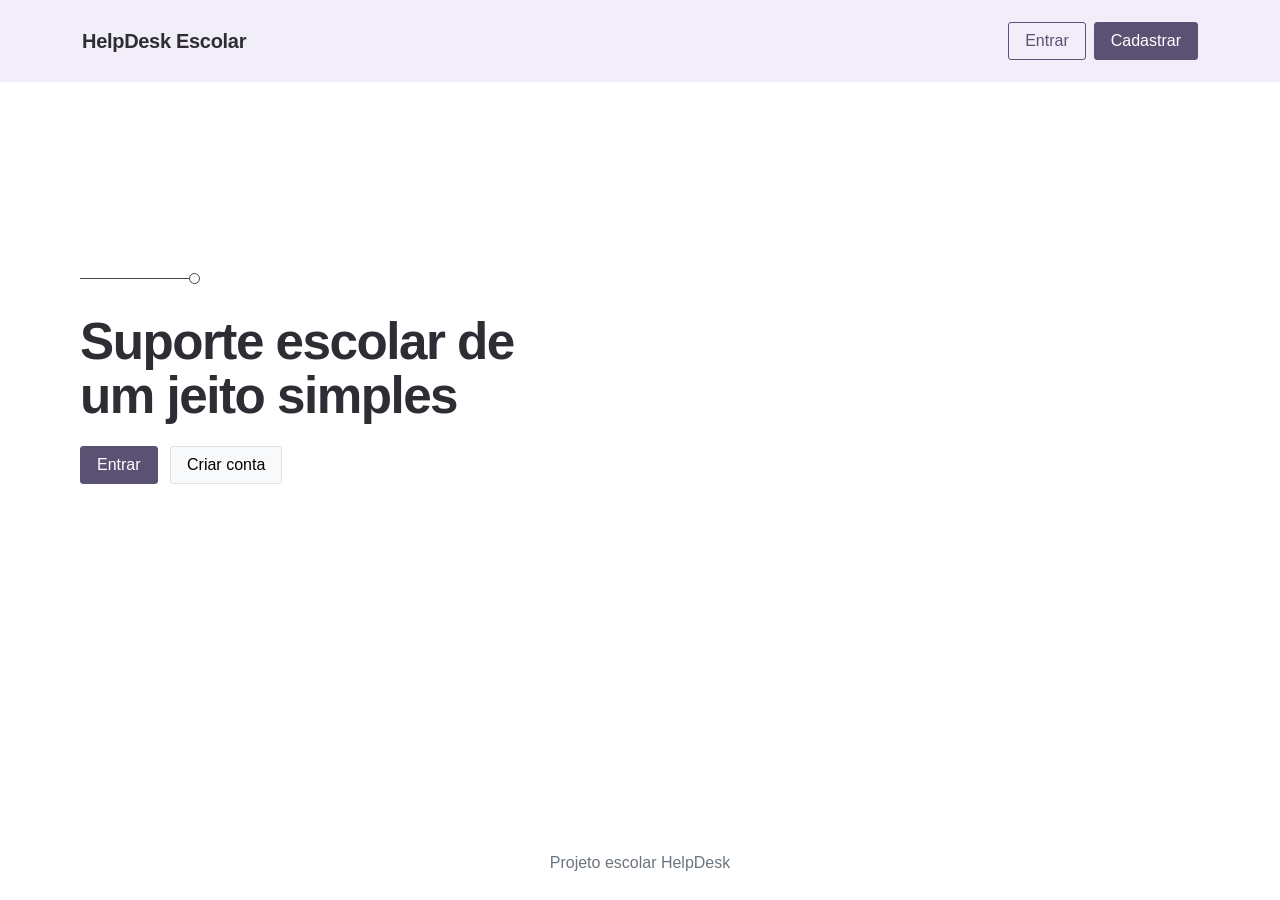
==== index.html @ cf209f04 "Entrega inicial do HelpDesk Web" ====
<!DOCTYPE html>
<html lang="pt-BR">
<head>
  <meta charset="UTF-8">
  <meta name="viewport" content="width=device-width, initial-scale=1.0">
  <title>HelpDesk Escolar</title>
  <link href="https://cdn.jsdelivr.net/npm/bootstrap@5.3.8/dist/css/bootstrap.min.css" rel="stylesheet" integrity="sha384-sRIl4kxILFvY47J16cr9ZwB07vP4J8+LH7qKQnuqkuIAvNWLzeN8tE5YBujZqJLB" crossorigin="anonymous">
  <link rel="stylesheet" href="css/style.css">
</head>
<body>
  <nav class="navbar navbar-light navbar-roxa">
    <div class="container">
      <a class="navbar-brand fw-bold" href="index.html">HelpDesk Escolar</a>
      <div class="d-flex gap-2"><a class="btn btn-outline-primary" href="login.html">Entrar</a><a class="btn btn-primary" href="cadastro.html">Cadastrar</a></div>
    </div>
  </nav>

  <main class="container">
    <section class="hero-simples">
      <div class="conteudo-hero">
        <div class="linha-decorativa"></div>
        <h1>Suporte escolar de um jeito simples</h1>
        <a class="btn btn-primary" href="login.html">Entrar</a>
        <a class="btn btn-light border ms-2" href="cadastro.html">Criar conta</a>
      </div>
    </section>
  </main>

  <footer class="text-center text-secondary py-4">Projeto escolar HelpDesk</footer>
  <script src="https://cdn.jsdelivr.net/npm/bootstrap@5.3.8/dist/js/bootstrap.bundle.min.js" integrity="sha384-FKyoEForCGlyvwx9Hj09JcYn3nv7wiPVlz7YYwJrWVcXK/BmnVDxM+D2scQbITxI" crossorigin="anonymous"></script>
</body>
</html>
---- css/style.css ----
:root {
  --roxo: #a99ad9;
  --roxo-escuro: #5b5273;
  --roxo-claro: #f1edf9;
  --card: #f3effa;
  --texto: #2f2d33;
  --texto-claro: #756f7c;
}

body {
  min-height: 100vh;
  margin: 0;
  font-family: Arial, sans-serif;
  color: var(--texto);
  background: #fff;
}

a { color: var(--roxo-escuro); }

.navbar-roxa {
  width: 100%;
  margin: 0;
  padding: 21px 0;
  background: var(--roxo-claro);
  border-radius: 0;
  box-shadow: none;
}

.navbar-brand {
  color: var(--texto);
  letter-spacing: -.3px;
}

body > main.container {
  width: min(1120px, calc(100% - 40px));
  max-width: 1120px;
  min-height: calc(100vh - 155px);
  margin: 0 auto;
  padding: 64px 0 !important;
  background: #fff;
  border-radius: 0;
  box-shadow: none;
}

body > footer { color: var(--texto-claro); }

/* Página inicial */
.hero-simples {
  display: flex;
  min-height: 470px;
  align-items: center;
}

.conteudo-hero { max-width: 640px; }

.linha-decorativa {
  position: relative;
  width: 120px;
  margin-bottom: 36px;
  border-top: 1px solid #49464d;
}

.linha-decorativa::after {
  content: "";
  position: absolute;
  top: -6px;
  right: 0;
  width: 11px;
  height: 11px;
  background: #fff;
  border: 1px solid #49464d;
  border-radius: 50%;
}

.conteudo-hero h1 {
  max-width: 480px;
  margin-bottom: 24px;
  font-size: clamp(2.25rem, 4vw, 3.45rem);
  line-height: 1.05;
  font-weight: 750;
  letter-spacing: -1.5px;
}

.btn-primary {
  --bs-btn-bg: var(--roxo-escuro);
  --bs-btn-border-color: var(--roxo-escuro);
  --bs-btn-hover-bg: #49415d;
  --bs-btn-hover-border-color: #49415d;
}

.btn-outline-primary {
  --bs-btn-color: var(--roxo-escuro);
  --bs-btn-border-color: var(--roxo-escuro);
  --bs-btn-hover-bg: var(--roxo-escuro);
  --bs-btn-hover-border-color: var(--roxo-escuro);
}

.btn {
  padding-left: 16px;
  padding-right: 16px;
  border-radius: 3px;
}

.form-control,
.form-select {
  border-color: #ded9e6;
  border-radius: 3px;
  background: #fff;
}

.form-control:focus,
.form-select:focus {
  border-color: var(--roxo);
  box-shadow: 0 0 0 .2rem rgba(169, 154, 217, .18);
}

.card {
  background: var(--card);
  border: 0;
  border-radius: 2px;
  box-shadow: none !important;
}

.card-form {
  max-width: 520px;
  background: #fff;
  border: 1px solid #e7e2ed !important;
  box-shadow: none !important;
}

.mensagem { padding: 12px 15px; margin-bottom: 18px; border-radius: 3px; }
.mensagem.erro { color: #842029; background: #f8d7da; }
.mensagem.sucesso { color: #0f5132; background: #d1e7dd; }
.escondido { display: none !important; }
.muted { color: var(--texto-claro); }

.grade {
  display: grid;
  grid-template-columns: repeat(auto-fit, minmax(280px, 1fr));
  gap: 20px;
}

.cartao,
.painel {
  padding: 22px;
  background: var(--card);
  border: 0;
  border-radius: 2px;
}

.cartao h2 { margin: 15px 0 10px; font-size: 1.2rem; }
.cartao p { overflow-wrap: anywhere; }
.cartao-topo { display: flex; align-items: center; justify-content: space-between; gap: 15px; }

.status {
  padding: 5px 10px;
  border-radius: 2px;
  font-size: .8rem;
  font-weight: 700;
}

.status.aberto { color: #9a3412; background: #ffedd5; }
.status.atendimento { color: #75530b; background: #fef3c7; }
.status.concluido { color: #166534; background: #dcfce7; }

.filtro {
  color: #62586a;
  background: var(--roxo-claro);
  border: 0;
}

.filtro:hover,
.filtro.ativo { color: #fff; background: var(--roxo-escuro); }

.acoes { display: flex; align-items: center; flex-wrap: wrap; gap: 9px; margin-top: 17px; }

.botao,
.acoes button {
  display: inline-block;
  padding: 8px 15px;
  color: #fff;
  background: var(--roxo-escuro);
  border: 1px solid var(--roxo-escuro);
  border-radius: 3px;
  text-decoration: none;
  font-weight: 600;
}

.botao.secundario,
.acoes button.secundario { color: var(--roxo-escuro); background: transparent; }
.acoes button.perigo { color: #fff; background: #dc3545; border-color: #dc3545; }

.detalhes-container { max-width: 850px !important; }
#detalhes-chamado { padding: 26px; }
.descricao { margin: 20px 0; white-space: pre-wrap; }

.metadados {
  display: grid;
  grid-template-columns: repeat(3, 1fr);
  gap: 12px;
  padding: 18px;
  background: var(--roxo-claro);
  border-radius: 2px;
}

.metadados span { color: var(--texto-claro); }
.metadados strong { display: block; color: var(--texto); }

.controle-status { padding: 18px; margin-top: 20px; background: var(--roxo-claro); border-radius: 2px; }
.controle-status select { flex: 1; min-width: 190px; padding: 8px 12px; border: 1px solid #ded9e6; border-radius: 3px; background: #fff; }

.comentario { padding: 14px 0 14px 15px; border-left: 3px solid var(--roxo); border-bottom: 1px solid #e8e0ec; }
.comentario > div { display: flex; align-items: center; gap: 9px; }
.comentario span { color: var(--roxo-escuro); font-size: .8rem; }
.comentario p { margin: 8px 0; white-space: pre-wrap; }
.comentario small { color: var(--texto-claro); }

@media (max-width: 767px) {
  .navbar-roxa { padding: 16px 0; }
  body > main.container { width: calc(100% - 32px); padding: 38px 0 !important; }
  .hero-simples { min-height: 380px; }
  .linha-decorativa { margin-bottom: 25px; }
  .metadados { grid-template-columns: 1fr; }
  .navbar .container { gap: 12px; }
  .navbar .d-flex { flex-wrap: wrap; justify-content: flex-end; }
}
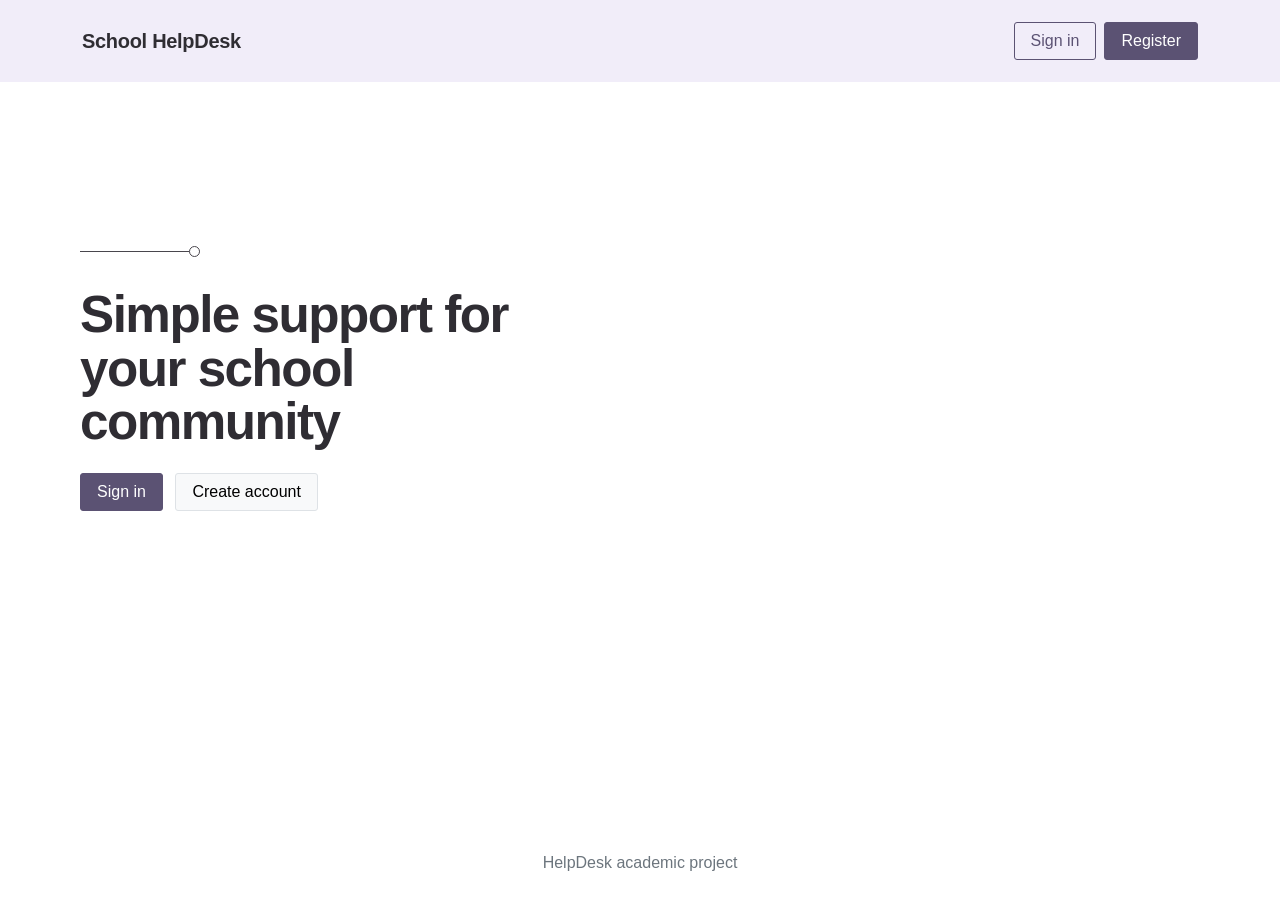
==== commit 4561277c: "Translate documentation and interface to English" ====
--- a/index.html
+++ b/index.html
@@ -1,17 +1,17 @@
 <!DOCTYPE html>
-<html lang="pt-BR">
+<html lang="en">
 <head>
   <meta charset="UTF-8">
   <meta name="viewport" content="width=device-width, initial-scale=1.0">
-  <title>HelpDesk Escolar</title>
+  <title>School HelpDesk</title>
   <link href="https://cdn.jsdelivr.net/npm/bootstrap@5.3.8/dist/css/bootstrap.min.css" rel="stylesheet" integrity="sha384-sRIl4kxILFvY47J16cr9ZwB07vP4J8+LH7qKQnuqkuIAvNWLzeN8tE5YBujZqJLB" crossorigin="anonymous">
   <link rel="stylesheet" href="css/style.css">
 </head>
 <body>
   <nav class="navbar navbar-light navbar-roxa">
     <div class="container">
-      <a class="navbar-brand fw-bold" href="index.html">HelpDesk Escolar</a>
-      <div class="d-flex gap-2"><a class="btn btn-outline-primary" href="login.html">Entrar</a><a class="btn btn-primary" href="cadastro.html">Cadastrar</a></div>
+      <a class="navbar-brand fw-bold" href="index.html">School HelpDesk</a>
+      <div class="d-flex gap-2"><a class="btn btn-outline-primary" href="login.html">Sign in</a><a class="btn btn-primary" href="cadastro.html">Register</a></div>
     </div>
   </nav>
 
@@ -19,14 +19,14 @@
     <section class="hero-simples">
       <div class="conteudo-hero">
         <div class="linha-decorativa"></div>
-        <h1>Suporte escolar de um jeito simples</h1>
-        <a class="btn btn-primary" href="login.html">Entrar</a>
-        <a class="btn btn-light border ms-2" href="cadastro.html">Criar conta</a>
+        <h1>Simple support for your school community</h1>
+        <a class="btn btn-primary" href="login.html">Sign in</a>
+        <a class="btn btn-light border ms-2" href="cadastro.html">Create account</a>
       </div>
     </section>
   </main>
 
-  <footer class="text-center text-secondary py-4">Projeto escolar HelpDesk</footer>
+  <footer class="text-center text-secondary py-4">HelpDesk academic project</footer>
   <script src="https://cdn.jsdelivr.net/npm/bootstrap@5.3.8/dist/js/bootstrap.bundle.min.js" integrity="sha384-FKyoEForCGlyvwx9Hj09JcYn3nv7wiPVlz7YYwJrWVcXK/BmnVDxM+D2scQbITxI" crossorigin="anonymous"></script>
 </body>
 </html>
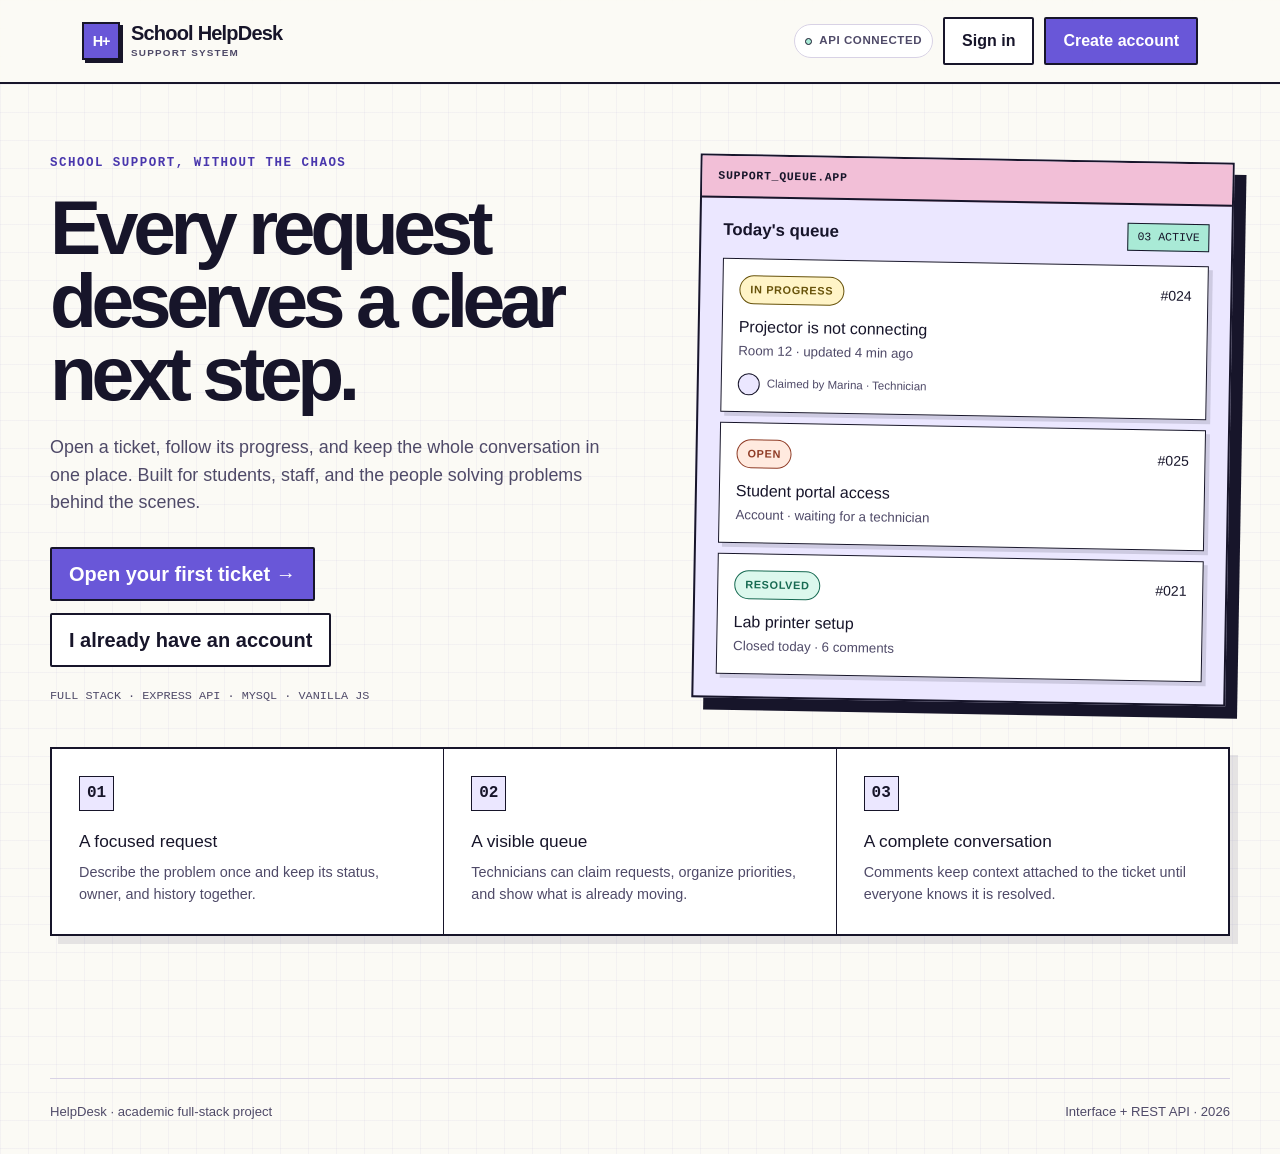
==== commit d8663ff8: "Refresh the interface and add a visual README preview" ====
--- a/index.html
+++ b/index.html
@@ -3,30 +3,48 @@
 <head>
   <meta charset="UTF-8">
   <meta name="viewport" content="width=device-width, initial-scale=1.0">
-  <title>School HelpDesk</title>
+  <meta name="description" content="A full-stack school support system for opening, organizing, and resolving requests.">
+  <meta name="theme-color" content="#6957d8">
+  <title>School HelpDesk — Support without the chaos</title>
+  <link rel="icon" href="data:image/svg+xml,<svg xmlns=%22http://www.w3.org/2000/svg%22 viewBox=%220 0 64 64%22><rect width=%2264%22 height=%2264%22 rx=%2210%22 fill=%22%236957d8%22/><path d=%22M17 18v28M47 18v28M17 32h30%22 stroke=%22white%22 stroke-width=%228%22/></svg>">
   <link href="https://cdn.jsdelivr.net/npm/bootstrap@5.3.8/dist/css/bootstrap.min.css" rel="stylesheet" integrity="sha384-sRIl4kxILFvY47J16cr9ZwB07vP4J8+LH7qKQnuqkuIAvNWLzeN8tE5YBujZqJLB" crossorigin="anonymous">
   <link rel="stylesheet" href="css/style.css">
 </head>
 <body>
-  <nav class="navbar navbar-light navbar-roxa">
+  <a class="skip-link" href="#content">Skip to content</a>
+  <nav class="navbar navbar-roxa" aria-label="Main navigation">
     <div class="container">
-      <a class="navbar-brand fw-bold" href="index.html">School HelpDesk</a>
-      <div class="d-flex gap-2"><a class="btn btn-outline-primary" href="login.html">Sign in</a><a class="btn btn-primary" href="cadastro.html">Register</a></div>
+      <a class="navbar-brand" href="index.html"><span class="brand-mark">H+</span><span class="brand-copy">School HelpDesk<small>support system</small></span></a>
+      <div class="nav-actions"><span class="service-pill">API connected</span><a class="btn btn-outline-primary" href="login.html">Sign in</a><a class="btn btn-primary" href="cadastro.html">Create account</a></div>
     </div>
   </nav>
 
-  <main class="container">
+  <main class="container" id="content">
     <section class="hero-simples">
       <div class="conteudo-hero">
-        <div class="linha-decorativa"></div>
-        <h1>Simple support for your school community</h1>
-        <a class="btn btn-primary" href="login.html">Sign in</a>
-        <a class="btn btn-light border ms-2" href="cadastro.html">Create account</a>
+        <p class="eyebrow">School support, without the chaos</p>
+        <h1>Every request deserves a clear next step.</h1>
+        <p class="lead">Open a ticket, follow its progress, and keep the whole conversation in one place. Built for students, staff, and the people solving problems behind the scenes.</p>
+        <div class="hero-actions"><a class="btn btn-primary btn-lg" href="cadastro.html">Open your first ticket →</a><a class="btn btn-outline-primary btn-lg" href="login.html">I already have an account</a></div>
+        <p class="micro-copy">FULL STACK · EXPRESS API · MYSQL · VANILLA JS</p>
       </div>
+
+      <div class="desk-preview" aria-label="Ticket queue preview">
+        <div class="preview-toolbar"><strong>Today&apos;s queue</strong><span class="preview-count">03 ACTIVE</span></div>
+        <article class="ticket-preview"><header><span class="status atendimento">In progress</span><small>#024</small></header><h3>Projector is not connecting</h3><p>Room 12 · updated 4 min ago</p><div class="preview-assignee"><i></i><span>Claimed by Marina · Technician</span></div></article>
+        <article class="ticket-preview"><header><span class="status aberto">Open</span><small>#025</small></header><h3>Student portal access</h3><p>Account · waiting for a technician</p></article>
+        <article class="ticket-preview"><header><span class="status concluido">Resolved</span><small>#021</small></header><h3>Lab printer setup</h3><p>Closed today · 6 comments</p></article>
+      </div>
+    </section>
+
+    <section class="feature-strip" aria-label="Main features">
+      <article><span>01</span><h2>A focused request</h2><p>Describe the problem once and keep its status, owner, and history together.</p></article>
+      <article><span>02</span><h2>A visible queue</h2><p>Technicians can claim requests, organize priorities, and show what is already moving.</p></article>
+      <article><span>03</span><h2>A complete conversation</h2><p>Comments keep context attached to the ticket until everyone knows it is resolved.</p></article>
     </section>
   </main>
 
-  <footer class="text-center text-secondary py-4">HelpDesk academic project</footer>
+  <footer class="d-flex flex-wrap justify-content-between gap-2"><span>HelpDesk · academic full-stack project</span><span>Interface + REST API · 2026</span></footer>
   <script src="https://cdn.jsdelivr.net/npm/bootstrap@5.3.8/dist/js/bootstrap.bundle.min.js" integrity="sha384-FKyoEForCGlyvwx9Hj09JcYn3nv7wiPVlz7YYwJrWVcXK/BmnVDxM+D2scQbITxI" crossorigin="anonymous"></script>
 </body>
 </html>
--- a/css/style.css
+++ b/css/style.css
@@ -1,226 +1,362 @@
 :root {
-  --roxo: #a99ad9;
-  --roxo-escuro: #5b5273;
-  --roxo-claro: #f1edf9;
-  --card: #f3effa;
-  --texto: #2f2d33;
-  --texto-claro: #756f7c;
-}
+  --ink: #17152a;
+  --ink-soft: #4f4a68;
+  --paper: #fbfaf5;
+  --paper-deep: #f1eee6;
+  --purple: #6957d8;
+  --purple-dark: #4937ad;
+  --purple-pale: #ebe7ff;
+  --mint: #a9ead6;
+  --pink: #f2bfd7;
+  --line: #d8d2e5;
+  --white: #fff;
+  --danger: #b4233d;
+  --success: #176a52;
+  --shadow: 8px 8px 0 rgba(45, 36, 83, .11);
+}
+
+* { box-sizing: border-box; }
+
+html { scroll-behavior: smooth; }
 
 body {
   min-height: 100vh;
   margin: 0;
-  font-family: Arial, sans-serif;
-  color: var(--texto);
-  background: #fff;
-}
-
-a { color: var(--roxo-escuro); }
+  color: var(--ink);
+  background-color: var(--paper);
+  background-image:
+    linear-gradient(rgba(73, 55, 173, .045) 1px, transparent 1px),
+    linear-gradient(90deg, rgba(73, 55, 173, .045) 1px, transparent 1px);
+  background-size: 28px 28px;
+  font-family: Inter, ui-sans-serif, -apple-system, BlinkMacSystemFont, "Segoe UI", sans-serif;
+  line-height: 1.55;
+}
+
+a { color: var(--purple-dark); }
+a:hover { color: var(--purple); }
+
+.skip-link {
+  position: fixed;
+  top: 8px;
+  left: 8px;
+  z-index: 100;
+  padding: 10px 14px;
+  color: var(--white);
+  background: var(--ink);
+  transform: translateY(-160%);
+}
+.skip-link:focus { transform: translateY(0); }
 
 .navbar-roxa {
   width: 100%;
-  margin: 0;
-  padding: 21px 0;
-  background: var(--roxo-claro);
-  border-radius: 0;
-  box-shadow: none;
-}
+  padding: 17px 0;
+  background: rgba(251, 250, 245, .92);
+  border-bottom: 2px solid var(--ink);
+  backdrop-filter: blur(12px);
+}
+
+.navbar-roxa .container { gap: 20px; }
 
 .navbar-brand {
-  color: var(--texto);
-  letter-spacing: -.3px;
-}
+  display: inline-flex;
+  align-items: center;
+  gap: 11px;
+  color: var(--ink);
+  font-weight: 800;
+  letter-spacing: -.04em;
+}
+
+.brand-mark {
+  display: inline-grid;
+  width: 38px;
+  height: 38px;
+  place-items: center;
+  color: var(--white);
+  background: var(--purple);
+  border: 2px solid var(--ink);
+  box-shadow: 3px 3px 0 var(--ink);
+  font-size: .9rem;
+  letter-spacing: -.08em;
+}
+
+.brand-copy { display: grid; line-height: 1.05; }
+.brand-copy small { margin-top: 4px; color: var(--ink-soft); font-size: .62rem; font-weight: 650; letter-spacing: .12em; text-transform: uppercase; }
+
+.nav-actions { display: flex; align-items: center; flex-wrap: wrap; justify-content: flex-end; gap: 10px; }
+.nav-user { color: var(--ink-soft); font-size: .82rem; font-weight: 650; }
+
+.service-pill {
+  display: inline-flex;
+  align-items: center;
+  gap: 7px;
+  padding: 7px 10px;
+  color: var(--ink-soft);
+  background: var(--white);
+  border: 1px solid var(--line);
+  border-radius: 999px;
+  font-size: .72rem;
+  font-weight: 750;
+  letter-spacing: .05em;
+  text-transform: uppercase;
+}
+.service-pill::before { content: ""; width: 7px; height: 7px; background: var(--mint); border: 1px solid var(--ink); border-radius: 50%; }
+.service-pill.is-waking::before { background: #f3c96c; animation: pulse 1s infinite alternate; }
+.service-pill.is-error::before { background: #f38ba0; }
 
 body > main.container {
-  width: min(1120px, calc(100% - 40px));
-  max-width: 1120px;
-  min-height: calc(100vh - 155px);
+  width: min(1180px, calc(100% - 40px));
+  max-width: 1180px;
+  min-height: calc(100vh - 152px);
   margin: 0 auto;
-  padding: 64px 0 !important;
-  background: #fff;
-  border-radius: 0;
-  box-shadow: none;
-}
-
-body > footer { color: var(--texto-claro); }
-
-/* Página inicial */
+  padding: 58px 0 72px !important;
+}
+
+body > footer {
+  width: min(1180px, calc(100% - 40px));
+  margin: 0 auto;
+  padding: 23px 0 32px !important;
+  color: var(--ink-soft) !important;
+  border-top: 1px solid var(--line);
+  font-size: .82rem;
+}
+
+.eyebrow {
+  margin: 0 0 18px;
+  color: var(--purple-dark);
+  font-family: "SFMono-Regular", Consolas, monospace;
+  font-size: .78rem;
+  font-weight: 800;
+  letter-spacing: .12em;
+  text-transform: uppercase;
+}
+
 .hero-simples {
-  display: flex;
-  min-height: 470px;
+  display: grid;
+  min-height: 575px;
+  grid-template-columns: minmax(0, 1.02fr) minmax(430px, .98fr);
   align-items: center;
-}
-
-.conteudo-hero { max-width: 640px; }
-
-.linha-decorativa {
+  gap: clamp(42px, 7vw, 96px);
+}
+
+.conteudo-hero { max-width: 650px; }
+
+.conteudo-hero h1 {
+  max-width: 680px;
+  margin: 0 0 24px;
+  font-size: clamp(3rem, 6vw, 5.5rem);
+  line-height: .95;
+  font-weight: 850;
+  letter-spacing: -.07em;
+}
+
+.conteudo-hero .lead {
+  max-width: 610px;
+  margin-bottom: 30px;
+  color: var(--ink-soft);
+  font-size: clamp(1rem, 1.4vw, 1.2rem);
+}
+
+.hero-actions { display: flex; flex-wrap: wrap; gap: 12px; }
+.micro-copy { margin: 20px 0 0; color: var(--ink-soft); font-family: "SFMono-Regular", Consolas, monospace; font-size: .74rem; }
+
+.btn {
+  min-height: 44px;
+  padding: 10px 17px;
+  border-width: 2px;
+  border-radius: 2px;
+  font-weight: 750;
+  transition: transform .16s ease, box-shadow .16s ease, background-color .16s ease;
+}
+.btn:hover { transform: translate(-2px, -2px); box-shadow: 3px 3px 0 var(--ink); }
+.btn:focus-visible { outline: 3px solid var(--mint); outline-offset: 3px; }
+.btn-primary {
+  --bs-btn-bg: var(--purple);
+  --bs-btn-border-color: var(--ink);
+  --bs-btn-hover-bg: var(--purple-dark);
+  --bs-btn-hover-border-color: var(--ink);
+  --bs-btn-active-bg: var(--purple-dark);
+  --bs-btn-active-border-color: var(--ink);
+}
+.btn-outline-primary {
+  --bs-btn-color: var(--ink);
+  --bs-btn-border-color: var(--ink);
+  --bs-btn-hover-bg: var(--purple-pale);
+  --bs-btn-hover-color: var(--ink);
+  --bs-btn-hover-border-color: var(--ink);
+  background: var(--white);
+}
+
+.desk-preview {
   position: relative;
-  width: 120px;
-  margin-bottom: 36px;
-  border-top: 1px solid #49464d;
-}
-
-.linha-decorativa::after {
-  content: "";
-  position: absolute;
-  top: -6px;
-  right: 0;
-  width: 11px;
-  height: 11px;
-  background: #fff;
-  border: 1px solid #49464d;
-  border-radius: 50%;
-}
-
-.conteudo-hero h1 {
-  max-width: 480px;
-  margin-bottom: 24px;
-  font-size: clamp(2.25rem, 4vw, 3.45rem);
-  line-height: 1.05;
-  font-weight: 750;
-  letter-spacing: -1.5px;
-}
-
-.btn-primary {
-  --bs-btn-bg: var(--roxo-escuro);
-  --bs-btn-border-color: var(--roxo-escuro);
-  --bs-btn-hover-bg: #49415d;
-  --bs-btn-hover-border-color: #49415d;
-}
-
-.btn-outline-primary {
-  --bs-btn-color: var(--roxo-escuro);
-  --bs-btn-border-color: var(--roxo-escuro);
-  --bs-btn-hover-bg: var(--roxo-escuro);
-  --bs-btn-hover-border-color: var(--roxo-escuro);
-}
-
-.btn {
-  padding-left: 16px;
-  padding-right: 16px;
-  border-radius: 3px;
-}
-
-.form-control,
-.form-select {
-  border-color: #ded9e6;
-  border-radius: 3px;
-  background: #fff;
-}
-
-.form-control:focus,
-.form-select:focus {
-  border-color: var(--roxo);
-  box-shadow: 0 0 0 .2rem rgba(169, 154, 217, .18);
-}
-
-.card {
-  background: var(--card);
-  border: 0;
-  border-radius: 2px;
-  box-shadow: none !important;
-}
-
-.card-form {
-  max-width: 520px;
-  background: #fff;
-  border: 1px solid #e7e2ed !important;
-  box-shadow: none !important;
-}
-
-.mensagem { padding: 12px 15px; margin-bottom: 18px; border-radius: 3px; }
-.mensagem.erro { color: #842029; background: #f8d7da; }
-.mensagem.sucesso { color: #0f5132; background: #d1e7dd; }
-.escondido { display: none !important; }
-.muted { color: var(--texto-claro); }
-
-.grade {
-  display: grid;
-  grid-template-columns: repeat(auto-fit, minmax(280px, 1fr));
-  gap: 20px;
-}
-
-.cartao,
-.painel {
   padding: 22px;
-  background: var(--card);
-  border: 0;
-  border-radius: 2px;
-}
-
-.cartao h2 { margin: 15px 0 10px; font-size: 1.2rem; }
-.cartao p { overflow-wrap: anywhere; }
-.cartao-topo { display: flex; align-items: center; justify-content: space-between; gap: 15px; }
+  background: var(--purple-pale);
+  border: 2px solid var(--ink);
+  box-shadow: 12px 12px 0 var(--ink);
+  transform: rotate(1deg);
+}
+.desk-preview::before {
+  content: "SUPPORT_QUEUE.APP";
+  display: block;
+  margin: -22px -22px 18px;
+  padding: 11px 16px;
+  background: var(--pink);
+  border-bottom: 2px solid var(--ink);
+  font-family: "SFMono-Regular", Consolas, monospace;
+  font-size: .72rem;
+  font-weight: 800;
+  letter-spacing: .06em;
+}
+.preview-toolbar { display: flex; align-items: center; justify-content: space-between; gap: 12px; margin-bottom: 14px; }
+.preview-toolbar strong { font-size: 1.05rem; }
+.preview-count { padding: 4px 9px; background: var(--mint); border: 1px solid var(--ink); font-family: monospace; font-size: .72rem; }
+.ticket-preview { padding: 16px; margin-top: 10px; background: var(--white); border: 1px solid var(--ink); box-shadow: 4px 4px 0 rgba(23, 21, 42, .14); }
+.ticket-preview header { display: flex; align-items: center; justify-content: space-between; gap: 10px; }
+.ticket-preview h3 { margin: 13px 0 5px; font-size: 1rem; }
+.ticket-preview p { margin: 0; color: var(--ink-soft); font-size: .83rem; }
+.preview-assignee { display: flex; align-items: center; gap: 7px; margin-top: 12px; color: var(--ink-soft); font-size: .72rem; }
+.preview-assignee i { width: 22px; height: 22px; background: var(--purple-pale); border: 1px solid var(--ink); border-radius: 50%; }
 
 .status {
+  display: inline-flex;
+  align-items: center;
+  width: fit-content;
   padding: 5px 10px;
-  border-radius: 2px;
-  font-size: .8rem;
-  font-weight: 700;
-}
-
-.status.aberto { color: #9a3412; background: #ffedd5; }
-.status.atendimento { color: #75530b; background: #fef3c7; }
-.status.concluido { color: #166534; background: #dcfce7; }
-
-.filtro {
-  color: #62586a;
-  background: var(--roxo-claro);
-  border: 0;
-}
-
-.filtro:hover,
-.filtro.ativo { color: #fff; background: var(--roxo-escuro); }
-
-.acoes { display: flex; align-items: center; flex-wrap: wrap; gap: 9px; margin-top: 17px; }
-
-.botao,
-.acoes button {
-  display: inline-block;
-  padding: 8px 15px;
-  color: #fff;
-  background: var(--roxo-escuro);
-  border: 1px solid var(--roxo-escuro);
-  border-radius: 3px;
-  text-decoration: none;
-  font-weight: 600;
-}
-
-.botao.secundario,
-.acoes button.secundario { color: var(--roxo-escuro); background: transparent; }
-.acoes button.perigo { color: #fff; background: #dc3545; border-color: #dc3545; }
-
-.detalhes-container { max-width: 850px !important; }
-#detalhes-chamado { padding: 26px; }
-.descricao { margin: 20px 0; white-space: pre-wrap; }
-
-.metadados {
+  border: 1px solid currentColor;
+  border-radius: 999px;
+  font-size: .68rem;
+  font-weight: 800;
+  letter-spacing: .06em;
+  text-transform: uppercase;
+}
+.status.aberto { color: #8f3b25; background: #ffeadf; }
+.status.atendimento { color: #67520a; background: #fff4c7; }
+.status.concluido { color: #176a52; background: #dcf8ed; }
+
+.feature-strip {
   display: grid;
   grid-template-columns: repeat(3, 1fr);
-  gap: 12px;
-  padding: 18px;
-  background: var(--roxo-claro);
+  gap: 1px;
+  margin: 30px 0 70px;
+  background: var(--ink);
+  border: 2px solid var(--ink);
+  box-shadow: var(--shadow);
+}
+.feature-strip article { min-height: 185px; padding: 27px; background: var(--white); }
+.feature-strip span { display: inline-grid; width: 35px; height: 35px; place-items: center; background: var(--purple-pale); border: 1px solid var(--ink); font-family: monospace; font-weight: 800; }
+.feature-strip h2 { margin: 20px 0 9px; font-size: 1.08rem; }
+.feature-strip p { margin: 0; color: var(--ink-soft); font-size: .9rem; }
+
+.auth-shell { display: grid; grid-template-columns: minmax(260px, .8fr) minmax(380px, 1.2fr); max-width: 920px; margin: 15px auto 0; border: 2px solid var(--ink); box-shadow: 12px 12px 0 var(--ink); }
+.auth-aside { display: flex; flex-direction: column; justify-content: space-between; min-height: 580px; padding: 40px; background: var(--purple); color: var(--white); }
+.auth-aside h1 { margin: 0 0 18px; font-size: clamp(2.2rem, 4vw, 3.8rem); line-height: .98; letter-spacing: -.06em; }
+.auth-aside p { color: rgba(255,255,255,.8); }
+.auth-aside .eyebrow { color: var(--mint); }
+.auth-aside ol { padding: 0; margin: 32px 0 0; list-style: none; counter-reset: auth-steps; }
+.auth-aside li { display: flex; gap: 12px; padding: 13px 0; border-top: 1px solid rgba(255,255,255,.24); font-size: .86rem; }
+.auth-aside li::before { counter-increment: auth-steps; content: "0" counter(auth-steps); color: var(--mint); font-family: monospace; font-weight: 800; }
+.auth-panel { display: grid; place-items: center; padding: 38px; background: var(--white); }
+
+.card { background: var(--white); border: 1px solid var(--line); border-radius: 2px; box-shadow: none !important; }
+.card-form { width: 100%; max-width: 520px; border: 0 !important; }
+.card-form h2 { font-weight: 820; letter-spacing: -.04em; }
+.form-control, .form-select {
+  min-height: 47px;
+  border: 1px solid var(--ink-soft);
   border-radius: 2px;
-}
-
-.metadados span { color: var(--texto-claro); }
-.metadados strong { display: block; color: var(--texto); }
-
-.controle-status { padding: 18px; margin-top: 20px; background: var(--roxo-claro); border-radius: 2px; }
-.controle-status select { flex: 1; min-width: 190px; padding: 8px 12px; border: 1px solid #ded9e6; border-radius: 3px; background: #fff; }
-
-.comentario { padding: 14px 0 14px 15px; border-left: 3px solid var(--roxo); border-bottom: 1px solid #e8e0ec; }
+  background: var(--paper);
+}
+textarea.form-control { min-height: 120px; }
+.form-control:focus, .form-select:focus { border-color: var(--purple); box-shadow: 0 0 0 .22rem rgba(105,87,216,.16); background: var(--white); }
+.form-label { font-size: .82rem; font-weight: 750; }
+
+.mensagem { padding: 13px 15px; margin-bottom: 18px; border: 1px solid currentColor; border-radius: 2px; font-size: .88rem; }
+.mensagem.erro { color: #842029; background: #fce8eb; }
+.mensagem.sucesso { color: var(--success); background: #e2f6ef; }
+.escondido { display: none !important; }
+.muted { color: var(--ink-soft); }
+
+.page-heading { display: flex; align-items: end; justify-content: space-between; gap: 24px; margin-bottom: 30px; }
+.page-heading h1 { margin: 0 0 6px; font-size: clamp(2.2rem, 5vw, 4.4rem); line-height: .96; letter-spacing: -.065em; }
+.page-heading p { margin: 0; color: var(--ink-soft); }
+
+.queue-layout { display: grid; grid-template-columns: 230px minmax(0, 1fr); align-items: start; gap: 28px; }
+.queue-sidebar { position: sticky; top: 98px; padding: 18px; background: var(--purple-pale); border: 2px solid var(--ink); box-shadow: 5px 5px 0 var(--ink); }
+.queue-sidebar h2 { margin: 0 0 15px; font-size: .8rem; font-family: monospace; letter-spacing: .09em; }
+.filtros { display: grid !important; gap: 8px !important; margin: 0 !important; }
+.filtro { justify-content: flex-start; color: var(--ink); background: var(--white); border: 1px solid var(--ink); }
+.filtro:hover, .filtro.ativo { color: var(--white); background: var(--purple-dark); box-shadow: 2px 2px 0 var(--ink); }
+
+.grade { display: grid; grid-template-columns: repeat(2, minmax(0, 1fr)); gap: 18px; }
+.cartao, .painel { padding: 22px; background: var(--white); border: 1px solid var(--ink); border-radius: 2px; }
+.cartao { display: flex; min-height: 270px; flex-direction: column; box-shadow: 5px 5px 0 rgba(23,21,42,.09) !important; }
+.cartao h2 { margin: 17px 0 9px; font-size: 1.18rem; letter-spacing: -.02em; }
+.cartao p { overflow-wrap: anywhere; }
+.cartao .botao { margin-top: auto; align-self: flex-start; }
+.cartao-topo { display: flex; align-items: center; justify-content: space-between; gap: 15px; }
+.cartao-topo small { font-family: monospace; font-weight: 750; }
+.painel.vazio { grid-column: 1 / -1; min-height: 220px; display: grid; place-items: center; color: var(--ink-soft); border-style: dashed; }
+
+.acoes { display: flex; align-items: center; flex-wrap: wrap; gap: 9px; margin-top: 18px; }
+.botao, .acoes button { display: inline-block; padding: 9px 15px; color: var(--white); background: var(--purple-dark); border: 2px solid var(--ink); border-radius: 2px; text-decoration: none; font-weight: 750; }
+.botao:hover, .acoes button:hover { color: var(--white); transform: translate(-1px,-1px); box-shadow: 3px 3px 0 var(--ink); }
+.botao.secundario, .acoes button.secundario { color: var(--ink); background: var(--white); }
+.acoes button.perigo { color: var(--white); background: var(--danger); border-color: var(--ink); }
+
+#painel-novo { margin-bottom: 28px !important; border: 2px solid var(--ink); box-shadow: var(--shadow) !important; }
+.detalhes-container { max-width: 920px !important; }
+#detalhes-chamado { padding: 30px; border: 2px solid var(--ink); box-shadow: var(--shadow) !important; }
+#detalhes-chamado h1 { margin: 24px 0 12px; font-size: clamp(1.8rem, 4vw, 3rem); letter-spacing: -.05em; }
+.descricao { margin: 20px 0; white-space: pre-wrap; }
+.metadados { display: grid; grid-template-columns: repeat(3, 1fr); gap: 1px; margin-top: 25px; padding: 1px; background: var(--ink); }
+.metadados span { min-height: 85px; padding: 15px; color: var(--ink-soft); background: var(--paper); font-size: .82rem; }
+.metadados strong { display: block; margin-bottom: 5px; color: var(--ink); font-family: monospace; font-size: .7rem; letter-spacing: .07em; text-transform: uppercase; }
+.controle-status { padding: 18px; margin-top: 20px; background: var(--purple-pale); border: 1px solid var(--ink); }
+.controle-status select { flex: 1; min-width: 190px; padding: 9px 12px; border: 1px solid var(--ink); background: var(--white); }
+.comentario { padding: 17px 0 17px 17px; border-left: 3px solid var(--purple); border-bottom: 1px solid var(--line); }
 .comentario > div { display: flex; align-items: center; gap: 9px; }
-.comentario span { color: var(--roxo-escuro); font-size: .8rem; }
+.comentario span { color: var(--purple-dark); font-size: .72rem; font-weight: 750; text-transform: uppercase; }
 .comentario p { margin: 8px 0; white-space: pre-wrap; }
-.comentario small { color: var(--texto-claro); }
-
-@media (max-width: 767px) {
-  .navbar-roxa { padding: 16px 0; }
-  body > main.container { width: calc(100% - 32px); padding: 38px 0 !important; }
-  .hero-simples { min-height: 380px; }
-  .linha-decorativa { margin-bottom: 25px; }
+.comentario small { color: var(--ink-soft); }
+
+@keyframes pulse { to { opacity: .4; } }
+
+@media (max-width: 920px) {
+  .hero-simples { min-height: auto; grid-template-columns: 1fr; padding: 28px 0 40px; }
+  .desk-preview { max-width: 620px; transform: none; }
+  .feature-strip { grid-template-columns: 1fr; }
+  .feature-strip article { min-height: auto; }
+  .auth-shell { grid-template-columns: 1fr; }
+  .auth-aside { min-height: auto; }
+  .auth-aside ol { display: none; }
+  .queue-layout { grid-template-columns: 1fr; }
+  .queue-sidebar { position: static; }
+  .filtros { display: flex !important; flex-wrap: wrap; }
+}
+
+@media (max-width: 680px) {
+  .navbar-roxa { padding: 12px 0; }
+  .navbar-roxa .container { align-items: flex-start; }
+  .brand-copy small, .service-pill { display: none; }
+  .nav-actions { gap: 6px; }
+  .nav-actions .btn { min-height: 38px; padding: 7px 10px; font-size: .78rem; }
+  body > main.container { width: min(100% - 28px, 1180px); padding: 38px 0 55px !important; }
+  body > footer { width: min(100% - 28px, 1180px); }
+  .conteudo-hero h1 { font-size: clamp(2.8rem, 15vw, 4.5rem); }
+  .desk-preview { padding: 16px; box-shadow: 7px 7px 0 var(--ink); }
+  .desk-preview::before { margin: -16px -16px 14px; }
+  .hero-actions .btn { width: 100%; }
+  .feature-strip { margin-bottom: 35px; box-shadow: 6px 6px 0 rgba(45,36,83,.11); }
+  .auth-shell { margin: 0; box-shadow: 7px 7px 0 var(--ink); }
+  .auth-aside, .auth-panel { padding: 27px 22px; }
+  .auth-aside h1 { font-size: 2.7rem; }
+  .page-heading { align-items: flex-start; flex-direction: column; }
+  .page-heading .btn { width: 100%; }
+  .grade { grid-template-columns: 1fr; }
   .metadados { grid-template-columns: 1fr; }
-  .navbar .container { gap: 12px; }
-  .navbar .d-flex { flex-wrap: wrap; justify-content: flex-end; }
-}
+  #detalhes-chamado { padding: 20px; }
+  .nav-user { max-width: 110px; overflow: hidden; text-overflow: ellipsis; white-space: nowrap; }
+}
+
+@media (prefers-reduced-motion: reduce) {
+  *, *::before, *::after { scroll-behavior: auto !important; animation: none !important; transition: none !important; }
+}
